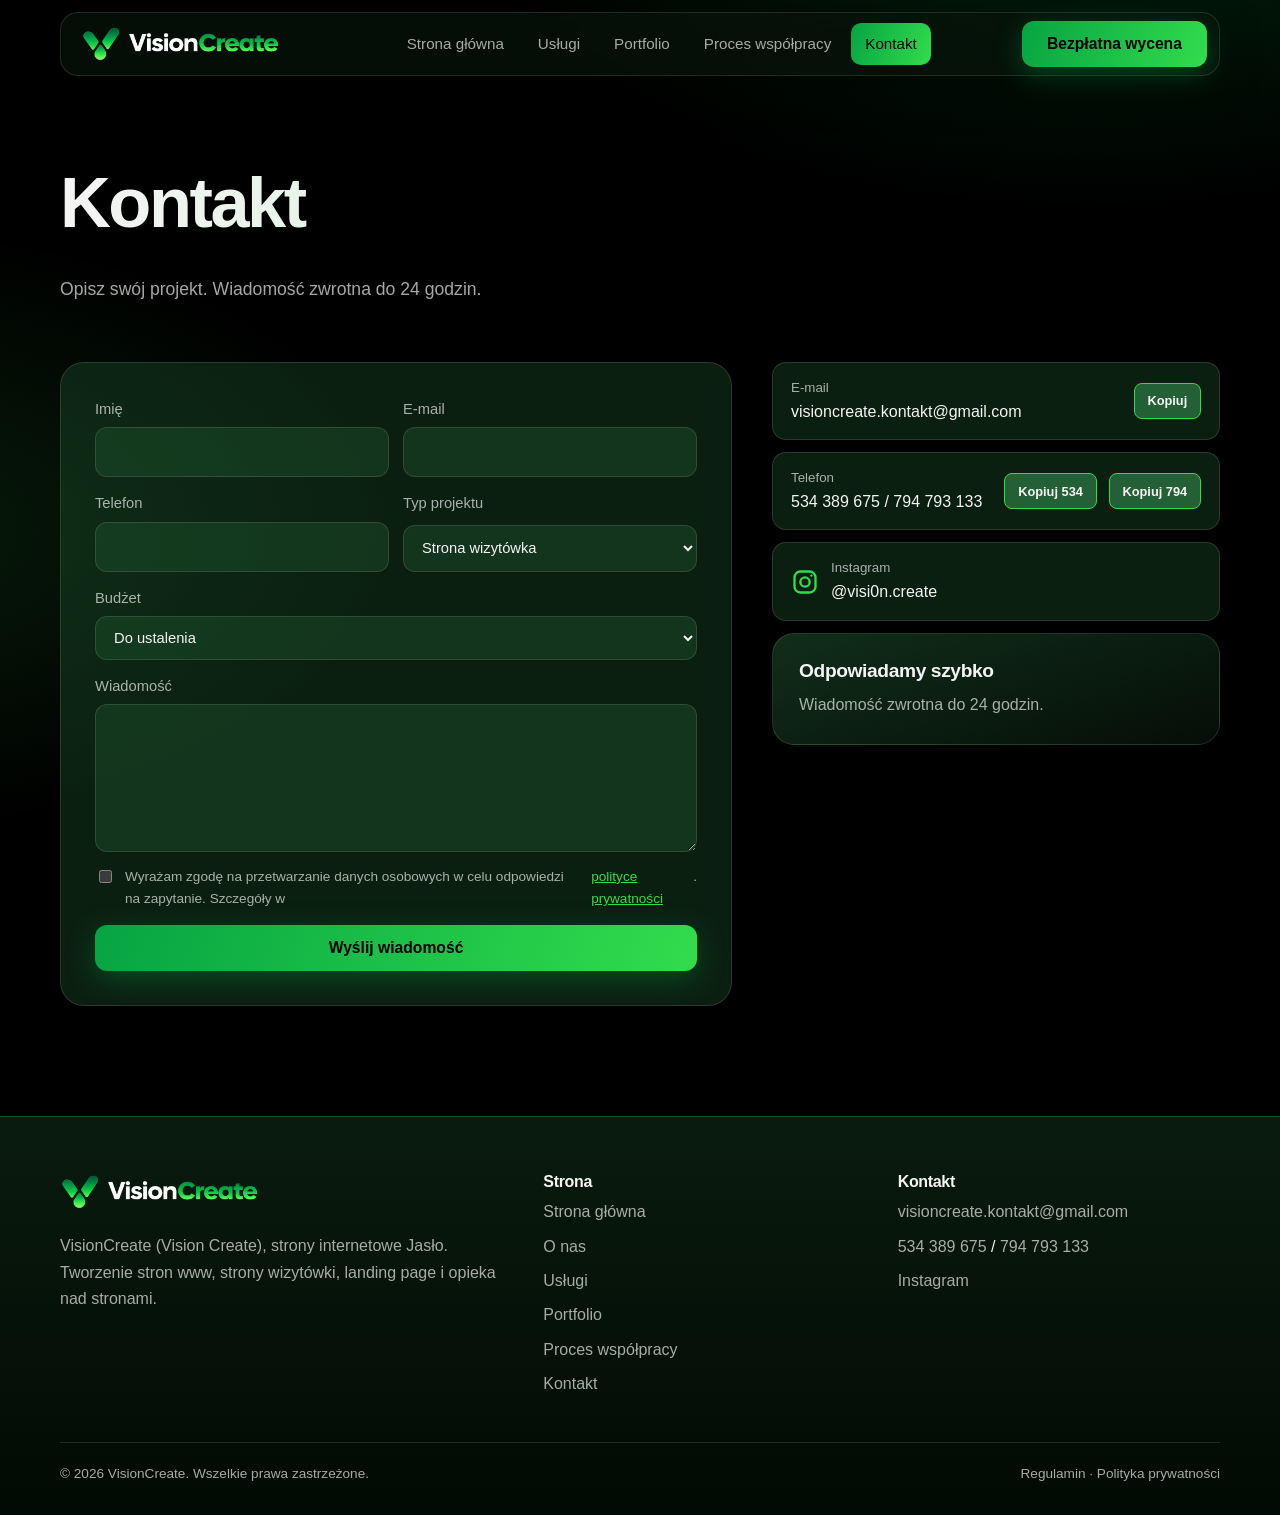
==== kontakt.html @ 57e55d27 "Add files via upload" ====
<!DOCTYPE html>
<html lang="pl">
<head>
<meta charset="utf-8">
<meta name="viewport" content="width=device-width, initial-scale=1, viewport-fit=cover">
<meta http-equiv="Content-Security-Policy" content="default-src 'self'; script-src 'self'; style-src 'self' 'unsafe-inline' https://fonts.googleapis.com; font-src https://fonts.gstatic.com; img-src 'self' data:; connect-src 'self' https://formsubmit.co https://api.web3forms.com; form-action 'self'; base-uri 'self'; object-src 'none'">
<meta name="referrer" content="strict-origin-when-cross-origin">
<title>Kontakt i bezpłatna wycena | Strony www Jasło | VisionCreate</title>
<meta name="description" content="Bezpłatna wycena strony internetowej w Jaśle. Napisz lub zadzwoń: 534 389 675 / 794 793 133. Odpowiadamy do 24 godzin.">
<link rel="canonical" href="https://visi0ncreate.github.io/visioncreate/kontakt">
<meta name="robots" content="index, follow, max-image-preview:large">
<meta name="author" content="VisionCreate">
<meta name="theme-color" content="#000000">
<link rel="icon" type="image/png" sizes="48x48" href="favicon.png">
<link rel="shortcut icon" href="favicon.png">
<link rel="apple-touch-icon" href="favicon.png">
<meta name="application-name" content="VisionCreate">
<meta name="apple-mobile-web-app-title" content="VisionCreate">
<meta name="keywords" content="VisionCreate, Vision Create, strony internetowe Jasło, tworzenie stron internetowych Jasło, strony www Jasło, projektowanie stron www Jasło, strona internetowa dla firmy Jasło, strona wizytówka Jasło, landing page Jasło, cennik stron internetowych Jasło, tanie strony internetowe Jasło, utrzymanie strony Jasło, webdesigner Jasło">
<meta name="geo.region" content="PL-PK">
<meta name="geo.placename" content="Jasło">
<meta property="og:type" content="website">
<meta property="og:locale" content="pl_PL">
<meta property="og:site_name" content="VisionCreate">
<meta property="og:url" content="https://visi0ncreate.github.io/visioncreate/kontakt">
<meta property="og:image" content="https://visi0ncreate.github.io/visioncreate/logo.png">
<meta property="og:title" content="Kontakt i bezpłatna wycena | Strony www Jasło | VisionCreate">
<meta property="og:description" content="Bezpłatna wycena strony internetowej w Jaśle. Napisz lub zadzwoń: 534 389 675 / 794 793 133. Odpowiadamy do 24 godzin.">
<meta name="twitter:card" content="summary">

<link rel="preconnect" href="https://fonts.googleapis.com">
<link rel="preconnect" href="https://fonts.gstatic.com" crossorigin>
<link href="https://fonts.googleapis.com/css2?family=Sora:wght@600;700;800&family=Inter:wght@400;500&display=swap" rel="stylesheet">
<link rel="stylesheet" href="style.css?v=2">
<noscript><style>.rv{opacity:1;transform:none}</style></noscript>
</head>
<body>
<div id="prog"></div>
<header><div class="wrap nav">
  <a href="strona-glowna" class="logo" aria-label="VisionCreate, strona główna"><img src="logo.png" alt="VisionCreate" decoding="async"></a>
  <button class="menu" aria-expanded="false" aria-controls="nav">Menu</button>
  <nav id="nav"><ul>
    <li><a href="strona-glowna">Strona główna</a></li>
    <li><a href="uslugi">Usługi</a></li>
    <li><a href="portfolio">Portfolio</a></li>
    <li><a href="proces-wspolpracy">Proces współpracy</a></li>
    
    <li><a href="kontakt" class="on" aria-current="page">Kontakt</a></li>
  </ul></nav>
  <a href="kontakt" class="btn cta-nav">Bezpłatna wycena</a>
</div></header>

<main>
<div class="page show">
  <div class="wrap pagehead"><h1>Kontakt</h1><p style="font-size:1.1rem">Opisz swój projekt. Wiadomość zwrotna do 24 godzin.</p></div>
  <section style="padding-top:30px"><div class="wrap contact">
    <form id="f" novalidate>
      <input type="text" name="_honey" tabindex="-1" autocomplete="off" aria-hidden="true" style="position:absolute;left:-9999px;width:1px;height:1px;opacity:0">
      <div class="two"><label>Imię<input name="imie" maxlength="80" required autocomplete="name"></label><label>E-mail<input name="email" type="email" maxlength="120" required autocomplete="email"></label></div>
      <div class="two"><label>Telefon<input name="tel" type="tel" maxlength="30" autocomplete="tel"></label>
        <label>Typ projektu<select name="typ"><option>Strona wizytówka</option><option>Sklep internetowy</option><option>Redesign strony</option><option>SEO i utrzymanie</option><option>Inne</option></select></label></div>
      <label>Budżet<select name="budzet"><option>Do ustalenia</option><option>do 500 zł</option><option>500–1 000 zł</option><option>1 000–3 000 zł</option><option>powyżej 3 000 zł</option></select></label>
      <label>Wiadomość<textarea name="msg" rows="5" maxlength="2000" required></textarea></label>
      <label class="check"><input type="checkbox" required> Wyrażam zgodę na przetwarzanie danych osobowych w celu odpowiedzi na zapytanie. Szczegóły w <a href="polityka-prywatnosci" style="color:var(--b)">polityce prywatności</a>.</label>
      <button class="btn" type="submit">Wyślij wiadomość</button>
      <span id="ok" role="status"></span>
    </form>
    <div class="info">
      <div class="ir"><a href="mailto:visioncreate.kontakt@gmail.com"><small>E-mail</small>visioncreate.kontakt@gmail.com</a><button type="button" class="cb" data-copy="visioncreate.kontakt@gmail.com">Kopiuj</button></div>
      <div class="ir"><span class="tel"><small>Telefon</small><a href="tel:+48534389675">534 389 675</a> / <a href="tel:+48794793133">794 793 133</a></span><button type="button" class="cb" data-copy="534 389 675" aria-label="Kopiuj numer 534 389 675">Kopiuj 534</button><button type="button" class="cb" data-copy="794 793 133" aria-label="Kopiuj numer 794 793 133">Kopiuj 794</button></div>
      <div class="ir"><svg class="ig" viewBox="0 0 24 24" width="28" height="28" fill="none" stroke="currentColor" stroke-width="2" stroke-linecap="round" stroke-linejoin="round" aria-hidden="true"><rect x="3" y="3" width="18" height="18" rx="5"/><circle cx="12" cy="12" r="4"/><circle cx="17.5" cy="6.5" r="1" fill="currentColor" stroke="none"/></svg><a href="https://www.instagram.com/visi0n.create/" target="_blank" rel="noopener"><small>Instagram</small>@visi0n.create</a></div>
      <div class="card" style="margin-top:6px"><h3>Odpowiadamy szybko</h3><p>Wiadomość zwrotna do 24 godzin.</p></div>
    </div>
  </div></section>
</div>
</main>

<footer><div class="wrap">
  <div class="fg">
    <div><a href="strona-glowna" class="logo"><img src="logo.png" alt="VisionCreate" decoding="async"></a><p style="margin-top:14px">VisionCreate (Vision Create), strony internetowe Jasło. Tworzenie stron www, strony wizytówki, landing page i opieka nad stronami.</p></div>
    <div><h3>Strona</h3><ul><li><a href="strona-glowna">Strona główna</a></li><li><a href="strona-glowna#o-nas">O nas</a></li><li><a href="uslugi">Usługi</a></li><li><a href="portfolio">Portfolio</a></li><li><a href="proces-wspolpracy">Proces współpracy</a></li><li><a href="kontakt">Kontakt</a></li></ul></div>
    <div><h3>Kontakt</h3><ul><li><a href="mailto:visioncreate.kontakt@gmail.com">visioncreate.kontakt@gmail.com</a></li><li><a href="tel:+48534389675">534 389 675</a> / <a href="tel:+48794793133">794 793 133</a></li><li><a href="https://www.instagram.com/visi0n.create/" target="_blank" rel="noopener">Instagram</a></li></ul></div>
    
  </div>
  <div class="legal"><span>© 2026 VisionCreate. Wszelkie prawa zastrzeżone.</span><span><a href="regulamin">Regulamin</a> · <a href="polityka-prywatnosci">Polityka prywatności</a></span></div>
</div></footer>

<script src="kontakt.js?v=2" defer></script>
<script src="script.js?v=2" defer></script>
</body>
</html>
---- style.css ----
:root{--bg:#000000;--p:#07a443;--b:#32dc4c;--t:#f5f4f4;--s:#236036;--mut:rgba(245,244,244,.68);--line:rgba(245,244,244,.12);--card:rgba(35,96,54,.32);
--hf:'Sora','Trebuchet MS',sans-serif;--bf:'Inter','Segoe UI',Arial,sans-serif;color-scheme:dark;
box-sizing:border-box;padding-top:env(safe-area-inset-top,0px);padding-bottom:env(safe-area-inset-bottom,0px)}
html{scroll-padding-top:calc(env(safe-area-inset-top,0px) + 80px);scroll-behavior:smooth}
*,*::before,*::after{box-sizing:inherit}
body{margin:0;background:var(--bg);color:var(--t);font:400 1rem/1.65 var(--bf);overflow-x:hidden}
body::before{content:"";position:fixed;inset:0 0 auto;height:env(safe-area-inset-top,0px);background:var(--bg);z-index:60}
h1,h2,h3{font-family:var(--hf);line-height:1.15;margin:0 0 .5em;letter-spacing:-.02em}
h1{font-size:clamp(2.2rem,6vw,4.4rem);font-weight:800}
h2{font-size:clamp(1.7rem,3.6vw,2.6rem);font-weight:700}
h3{font-size:1.2rem;font-weight:600}
p{margin:0 0 1em;max-width:62ch;color:var(--mut)}
a{color:inherit}
:focus-visible{outline:2px solid var(--b);outline-offset:3px}
.wrap{width:min(1160px,100% - 40px);margin:0 auto}
section{padding:clamp(56px,9vw,110px) 0}
.grad{background:linear-gradient(100deg,var(--b),var(--p));-webkit-background-clip:text;background-clip:text;color:transparent}
.logo-ph{display:inline-flex;align-items:center;justify-content:center;border:1.5px dashed var(--b);border-radius:10px;color:var(--b);font:600 .9rem var(--hf);padding:.35em .9em;white-space:nowrap}
/* nav */
header{position:sticky;top:env(safe-area-inset-top,0px);z-index:50;background:rgba(0,0,0,.82);backdrop-filter:blur(14px);border-bottom:1px solid var(--line)}
.nav{display:flex;align-items:center;justify-content:space-between;height:68px;gap:16px}
nav ul{display:flex;gap:6px;list-style:none;margin:0;padding:0}
nav a{display:block;padding:8px 14px;border-radius:999px;text-decoration:none;font-size:.95rem;color:var(--mut);transition:.25s}
nav a:hover,nav a.on{color:var(--t);background:var(--s)}
.btn{display:inline-block;font:600 .98rem var(--hf);text-decoration:none;border:0;cursor:pointer;color:#000;background:linear-gradient(110deg,var(--p),var(--b));padding:.9em 1.6em;border-radius:999px;box-shadow:0 8px 28px rgba(7,164,67,.35);transition:transform .25s,box-shadow .25s}
.btn:hover{transform:translateY(-3px);box-shadow:0 14px 36px rgba(7,164,67,.5)}
.btn.ghost{background:transparent;box-shadow:none;border:1.5px solid var(--b);color:var(--t)}
.btn.ghost:hover{background:var(--s)}
.menu{display:none;background:none;border:1.5px solid var(--line);color:var(--t);border-radius:10px;padding:8px 12px;font:600 .9rem var(--hf);cursor:pointer}
@media(max-width:900px){.menu{display:block}nav{position:absolute;left:0;right:0;top:68px;background:var(--bg);border-bottom:1px solid var(--line);display:none;padding:12px 20px}nav.open{display:block}nav ul{flex-direction:column}.cta-nav{display:none}}
/* pages */
.page{display:none}.page.show{display:block}
@keyframes enter{from{opacity:0;transform:translateY(18px)}to{opacity:1;transform:none}}
.pagehead{padding:clamp(48px,8vw,90px) 0 10px}
/* hero */
.hero{position:relative;padding:clamp(40px,7vw,90px) 0 clamp(56px,8vw,100px);overflow:hidden}
.hero .wrap{display:grid;grid-template-columns:1.1fr .9fr;gap:40px;align-items:center}
.blob{position:absolute;border-radius:50%;filter:blur(60px);will-change:transform;opacity:.5;z-index:-1;animation:drift 14s ease-in-out infinite alternate}
.blob.a{width:420px;height:420px;background:var(--p);top:-120px;right:-80px}
.blob.b{width:340px;height:340px;background:var(--s);bottom:-100px;left:-60px;animation-delay:-6s}
@keyframes drift{to{transform:translate(50px,40px) scale(1.15)}}
.row{display:flex;gap:14px;flex-wrap:wrap;margin-top:28px}
.mock{position:relative;animation:float 6s ease-in-out infinite}
@keyframes float{50%{transform:translateY(-14px)}}
.laptop{background:#05140b;border:1px solid var(--line);border-radius:14px;padding:10px;box-shadow:0 30px 70px rgba(0,0,0,.5)}
.screen{background:linear-gradient(160deg,var(--s),var(--bg));border-radius:8px;aspect-ratio:16/10;padding:14px;display:grid;gap:8px;align-content:start}
.dots{display:flex;gap:5px}.dots i{width:8px;height:8px;border-radius:50%;background:var(--b);opacity:.7}
.bar{height:10px;border-radius:6px;background:rgba(245,244,244,.18);transform-origin:left;animation:grow 3s ease-in-out infinite alternate}
.bar.w1{width:70%;height:22px;background:linear-gradient(90deg,var(--b),var(--p))}.bar.w2{width:90%;animation-delay:.4s}.bar.w3{width:55%;animation-delay:.8s}
.tiles{display:grid;grid-template-columns:repeat(3,1fr);gap:8px;margin-top:6px}.tiles span{aspect-ratio:1.3;border-radius:8px;background:rgba(50,220,76,.25)}
.tiles span:nth-child(2){background:rgba(7,164,67,.4)}
@keyframes grow{from{transform:scaleX(.6)}to{transform:scaleX(1)}}
.phone{position:absolute;right:-8px;bottom:-28px;width:26%;aspect-ratio:9/18;background:#05140b;border:1px solid var(--line);border-radius:18px;padding:8px;box-shadow:0 20px 50px rgba(0,0,0,.55)}
.phone div{height:100%;border-radius:12px;background:linear-gradient(170deg,var(--p),var(--s))}
@media(max-width:820px){.hero .wrap{grid-template-columns:1fr}.mock{margin:20px 14px 30px 0}}
/* cards */
.grid{display:grid;gap:18px;grid-template-columns:repeat(auto-fit,minmax(240px,1fr));margin-top:34px}
.card{background:var(--card);border:1px solid var(--line);border-radius:18px;padding:26px;transition:transform .3s,border-color .3s}
.card:hover{transform:translateY(-6px);border-color:var(--b)}
.card p{margin:0}
.soon{display:inline-block;font:600 .8rem var(--hf);color:var(--b);border:1px solid var(--b);border-radius:999px;padding:.2em .8em;margin-bottom:12px}
.ico{width:46px;height:46px;border-radius:14px;background:linear-gradient(135deg,var(--b),var(--p));margin-bottom:16px;display:grid;place-items:center;font:700 1.2rem var(--hf)}
.split{display:grid;grid-template-columns:1fr 1fr;gap:48px;align-items:center}
@media(max-width:820px){.split{grid-template-columns:1fr}}
.about-visual{aspect-ratio:1;border-radius:28px;overflow:hidden;background:radial-gradient(circle at 30% 25%,var(--b),transparent 55%),radial-gradient(circle at 75% 80%,var(--p),transparent 55%),var(--s);display:grid;place-items:center;animation:pulse 7s ease-in-out infinite}
@keyframes pulse{50%{transform:scale(.96) rotate(-2deg)}}
.cta{margin:0 auto;text-align:center;background:linear-gradient(rgba(0,0,0,.62),rgba(0,0,0,.72)),linear-gradient(120deg,var(--s),#0f2f1b);border:1px solid var(--line);border-radius:28px;padding:clamp(36px,6vw,70px) 24px;position:relative;overflow:hidden}
.cta::after{content:"";position:absolute;inset:0;background:linear-gradient(110deg,transparent 40%,rgba(50,220,76,.25),transparent 60%);transform:translateX(-100%);animation:shine 5s ease-in-out infinite}
@keyframes shine{60%,100%{transform:translateX(100%)}}
.cta p{margin:0 auto 1.4em}.cta>*{position:relative;z-index:1}
/* portfolio */
.pcard{display:block;text-decoration:none;border-radius:18px;overflow:hidden;border:1px solid var(--line);background:var(--card);transition:transform .3s,border-color .3s}
.pcard:hover{transform:translateY(-6px);border-color:var(--b)}
.thumb{aspect-ratio:16/10;display:grid;place-items:center;font:700 1.1rem var(--hf);color:rgba(245,244,244,.85);position:relative;overflow:hidden;background:linear-gradient(135deg,var(--s),var(--p))}
.pcard:nth-child(2n) .thumb{background:linear-gradient(135deg,var(--b),var(--s))}
.pcard:nth-child(3n) .thumb{background:linear-gradient(135deg,var(--p),var(--bg))}
.thumb::after{content:"Zobacz stronę";position:absolute;inset:0;display:grid;place-items:center;background:rgba(0,0,0,.7);opacity:0;transition:opacity .3s;font:600 1rem var(--hf)}
.pcard:hover .thumb::after{opacity:1}
.pinfo{padding:18px 22px}.pinfo p{margin:0;font-size:.92rem}
/* process */
.steps{position:relative;margin-top:40px;display:grid;gap:22px}
.steps::before{content:"";position:absolute;left:23px;top:10px;bottom:10px;width:2px;background:linear-gradient(var(--b),var(--p),transparent)}
.step{display:flex;gap:22px;align-items:flex-start;position:relative}
.step b{flex:none;width:48px;height:48px;border-radius:50%;display:grid;place-items:center;font:700 1.1rem var(--hf);background:var(--bg);border:2px solid var(--b)}
.step div{padding-top:4px}.step p{margin:0}
details{border-bottom:1px solid var(--line);padding:18px 0}
summary{cursor:pointer;font:600 1.05rem var(--hf);list-style:none;display:flex;justify-content:space-between;gap:16px}
summary::after{content:"+";color:var(--b);font-size:1.4rem;line-height:1;transition:transform .3s}
details[open] summary::after{transform:rotate(45deg)}
details p{margin:12px 0 0;animation:enter .4s}
/* form */
form{display:grid;gap:14px}
label{display:grid;gap:6px;font-size:.92rem;color:var(--mut)}
input,select,textarea{font:inherit;color:var(--t);background:rgba(35,96,54,.35);border:1px solid var(--line);border-radius:12px;padding:12px 14px;width:100%;transition:border-color .25s,box-shadow .25s}
input:focus,select:focus,textarea:focus{outline:0;border-color:var(--b);box-shadow:0 0 0 3px rgba(50,220,76,.25)}
select option{background:var(--bg)}
.two{display:grid;grid-template-columns:1fr 1fr;gap:14px}@media(max-width:560px){.two{grid-template-columns:1fr}}
.check{display:flex;gap:10px;align-items:flex-start;font-size:.85rem}.check input{width:auto;margin-top:4px}
.contact{display:grid;grid-template-columns:1.2fr .8fr;gap:40px}@media(max-width:820px){.contact{grid-template-columns:1fr}}
.ir{display:flex;align-items:center;gap:12px;padding:14px 18px;border:1px solid var(--line);border-radius:14px;margin-bottom:12px;background:var(--card);transition:border-color .25s}
.ir a{flex:1;min-width:0;overflow-wrap:anywhere;text-decoration:none}
.cb{flex:none;font:600 .8rem var(--hf);color:var(--t);background:var(--s);border:1px solid var(--b);border-radius:999px;padding:.5em 1em;min-height:36px;cursor:pointer;transition:background .25s}
.cb:hover{background:var(--p)}
.ig{flex:none;color:var(--b)}
.ir:hover{border-color:var(--b)}
.info small{display:block;color:var(--mut)}
#ok{display:none;color:var(--b);font-weight:500}
/* footer */
footer{border-top:1px solid var(--line);padding:56px 0 30px;background:#010a04}
.fg{display:grid;grid-template-columns:1.4fr 1fr 1fr;gap:32px}@media(max-width:820px){.fg{grid-template-columns:1fr 1fr}.fg>:first-child{grid-column:1/-1}}
footer h3{font-size:1rem}footer ul{list-style:none;padding:0;margin:0}footer li{margin-bottom:8px}
footer a{color:var(--mut);text-decoration:none}footer a:hover{color:var(--t)}
.legal{margin-top:36px;padding-top:20px;border-top:1px solid var(--line);font-size:.85rem;color:var(--mut);display:flex;justify-content:space-between;gap:12px;flex-wrap:wrap}
/* ===== upgrade wizualny ===== */
body{background:radial-gradient(1100px 600px at 85% -10%,rgba(7,164,67,.24),transparent 60%),radial-gradient(900px 500px at -10% 35%,rgba(50,220,76,.13),transparent 60%),var(--bg)}
#prog{position:fixed;top:0;left:0;height:3px;width:0;background:linear-gradient(90deg,var(--b),var(--p));z-index:70;box-shadow:0 0 12px var(--p)}






h1{letter-spacing:-.035em;line-height:1.05}h2{letter-spacing:-.03em}
.grad{background:linear-gradient(100deg,var(--b),var(--p),#8af09a,var(--b));background-size:250% 100%;-webkit-background-clip:text;background-clip:text;color:transparent;animation:shift 7s linear infinite}
@keyframes shift{to{background-position:250% 0}}
.pagehead h1{background:linear-gradient(100deg,var(--t),#b8f5c2);-webkit-background-clip:text;background-clip:text;color:transparent}
header{background:transparent;border:0;backdrop-filter:none}
.nav{margin-top:12px;height:64px;padding:0 12px 0 20px;border:1px solid var(--line);border-radius:999px;background:rgba(8,20,12,.66);backdrop-filter:blur(16px);-webkit-backdrop-filter:blur(16px);box-shadow:0 12px 40px rgba(0,0,0,.4)}
nav a.on{background:linear-gradient(110deg,var(--p),var(--b));color:#000}
@media(max-width:900px){nav{top:calc(100% + 8px);left:20px;right:20px;border:1px solid var(--line);border-radius:22px;background:rgba(0,0,0,.97)}}
.btn{position:relative;overflow:hidden}
.btn::after{content:"";position:absolute;inset:0;background:linear-gradient(110deg,transparent 30%,rgba(255,255,255,.35),transparent 70%);transform:translateX(-120%);transition:transform .7s}
.btn:hover::after{transform:translateX(120%)}
.hero::before{content:"";position:absolute;inset:0;z-index:-1;background-image:linear-gradient(rgba(245,244,244,.06) 1px,transparent 1px),linear-gradient(90deg,rgba(245,244,244,.06) 1px,transparent 1px);background-size:56px 56px;-webkit-mask-image:radial-gradient(ellipse at 50% 30%,#000 25%,transparent 75%);mask-image:radial-gradient(ellipse at 50% 30%,#000 25%,transparent 75%)}
.hero h1{font-size:clamp(2.4rem,6.4vw,5rem)}
.mock::before{content:"";position:absolute;inset:8% 4%;background:linear-gradient(120deg,var(--p),var(--b));filter:blur(60px);opacity:.5;z-index:-1;border-radius:30px}
.laptop{background:rgba(4,16,9,.85);border-color:rgba(50,220,76,.4);box-shadow:0 40px 90px rgba(0,0,0,.55),0 0 0 1px rgba(50,220,76,.15)}
.chip{position:absolute;z-index:2;padding:.55em 1em;border-radius:999px;background:rgba(0,0,0,.82);border:1px solid var(--b);backdrop-filter:blur(8px);font:600 .8rem var(--hf);box-shadow:0 10px 30px rgba(0,0,0,.45);animation:float 5s ease-in-out infinite}
.c1{top:-14px;left:-8px}.c2{bottom:16px;left:-8px;animation-delay:-2.5s}
section h2::after{content:"";display:block;width:64px;height:4px;border-radius:4px;margin-top:14px;background:linear-gradient(90deg,var(--b),var(--p))}
.cta h2::after{margin-inline:auto}.cta h2{font-size:clamp(1.9rem,4.4vw,3.2rem)}
.card{position:relative;overflow:hidden;border-radius:22px;background:linear-gradient(160deg,rgba(35,96,54,.48),rgba(35,96,54,.14))}
.pcard{position:relative}
.card::before,.pcard::before{content:"";position:absolute;inset:0;z-index:2;background:radial-gradient(360px circle at var(--mx,50%) var(--my,0%),rgba(50,220,76,.24),transparent 60%);opacity:0;transition:opacity .35s;pointer-events:none}
.card:hover::before,.pcard:hover::before{opacity:1}
.card:hover,.pcard:hover{border-color:rgba(50,220,76,.75);box-shadow:0 22px 55px rgba(35,96,54,.55)}
.rv.in{transition:opacity .7s,transform .35s,border-color .3s,box-shadow .3s}
.ico{width:54px;height:54px;border-radius:16px;font-size:1.4rem;box-shadow:0 10px 26px rgba(7,164,67,.45)}
.about-visual{box-shadow:0 30px 70px rgba(35,96,54,.6),0 0 0 1px rgba(50,220,76,.35)}
.thumb{display:flex;align-items:flex-end;justify-content:center;padding:13% 12% 0}
.bw{width:100%;height:100%;background:rgba(0,0,0,.78);border:1px solid rgba(245,244,244,.22);border-bottom:0;border-radius:12px 12px 0 0;padding:10px 12px;display:grid;gap:7px;align-content:start;transition:transform .5s}
.pcard:hover .bw{transform:translateY(-8px)}
.thumb.hasimg{padding:0;display:block;background:var(--s)}
.svc{display:block;width:100%;text-align:left;font:inherit;color:inherit;cursor:pointer}
.svc .pr{display:block;font:700 1.45rem var(--hf);margin:.1em 0 .5em}
.svc small{display:block;margin-top:14px;color:var(--b);font-weight:500}
.svc.act{border-color:var(--p);box-shadow:0 0 0 1px var(--p),0 22px 55px rgba(7,164,67,.35)}
.pop{animation:enter .45s}
.pat .pr{display:block;font:700 1.6rem var(--hf);margin:.1em 0 .9em}
.ck{list-style:none;margin:0;padding:0}.ck li{position:relative;padding:11px 0 11px 28px;border-top:1px solid var(--line);color:var(--mut)}
.ck li::before{content:"";position:absolute;left:3px;top:50%;width:10px;height:5px;margin-top:-5px;border-left:2px solid var(--b);border-bottom:2px solid var(--b);transform:rotate(-45deg)}

.btn{border-radius:12px}nav a{border-radius:10px}.nav{border-radius:18px}.cb{border-radius:8px}.chip{border-radius:10px}.soon{border-radius:6px}
.doc{max-width:820px;padding-bottom:80px}.doc h2{font-size:1.25rem;margin:2em 0 .6em}.doc p,.doc li{color:var(--mut);max-width:none}.doc ul{padding-left:1.2em}.doc a{color:var(--b)}
#detail h3{font-size:1.6rem}#detail p{max-width:none}
.thumb img{width:100%;height:100%;object-fit:cover;object-position:top;display:block;transition:transform .5s}
.pcard:hover .thumb img{transform:scale(1.05)}
.bd{display:flex;gap:4px}.bd i{width:6px;height:6px;border-radius:50%;background:var(--b)}
.bl{height:8px;border-radius:5px;background:rgba(245,244,244,.25)}.l1{width:62%;height:14px;background:linear-gradient(90deg,var(--b),var(--p))}.l2{width:84%}
.bt{display:grid;grid-template-columns:repeat(3,1fr);gap:6px}.bt s{display:block;aspect-ratio:1.4;border-radius:6px;background:rgba(50,220,76,.32)}
.step b{background:linear-gradient(135deg,var(--b),var(--p));border:0;color:#000;box-shadow:0 0 0 6px rgba(50,220,76,.16),0 8px 24px rgba(7,164,67,.5)}
.step div{flex:1;background:var(--card);border:1px solid var(--line);border-radius:18px;padding:18px 22px}.step h3{margin-bottom:.25em}
details{border:1px solid var(--line);border-radius:16px;padding:18px 22px;margin-bottom:12px;background:var(--card);transition:border-color .3s}
details[open]{border-color:var(--b)}
form{background:var(--card);border:1px solid var(--line);border-radius:24px;padding:clamp(20px,4vw,34px)}
footer{border-top:1px solid rgba(50,220,76,.35);background:linear-gradient(180deg,rgba(35,96,54,.28),#010a04)}
.logo{display:inline-flex;align-items:center}.logo img{height:38px;width:auto;display:block}
.soon.ok{background:var(--p);border-color:var(--p);color:#000}
h1{overflow-wrap:break-word}
@media(max-width:560px){
html{scroll-padding-top:calc(env(safe-area-inset-top,0px) + 72px)}
.wrap{width:calc(100% - 32px)}
.nav{height:58px}nav{left:16px;right:16px}nav a{padding:14px}
.logo img{height:30px}
section{padding:48px 0}
h1{font-size:2.05rem}
.row{flex-direction:column}.row .btn,.cta .btn,form .btn{width:100%;text-align:center}
.btn{padding:1em 1.4em}
input,select,textarea{font-size:16px}
.card{padding:20px}
.step{gap:14px}.step b{width:40px;height:40px}.steps::before{left:19px}
summary{min-height:44px}
.phone{right:-4px;bottom:-20px;width:30%}
.about-visual{aspect-ratio:1.2}
.ir{padding:12px 14px}
.legal{flex-direction:column}
}
.rv{opacity:0;transform:translateY(24px);transition:opacity .7s,transform .7s}.rv.in{opacity:1;transform:none}
@media(prefers-reduced-motion:reduce){*,*::before,*::after{animation:none!important;transition:none!important}.rv{opacity:1;transform:none}html{scroll-behavior:auto}}

/* wydajność */
.cta.bgok{background:linear-gradient(rgba(0,0,0,.62),rgba(0,0,0,.72)),url(zdj1.png) center/cover,linear-gradient(120deg,var(--s),#0f2f1b)}
img{max-width:100%}
#svc{min-height:280px}#pf{min-height:320px}#dg{min-height:160px}
.ir{flex-wrap:wrap}.ir .tel{flex:1;min-width:0}.ir .tel a{display:inline}
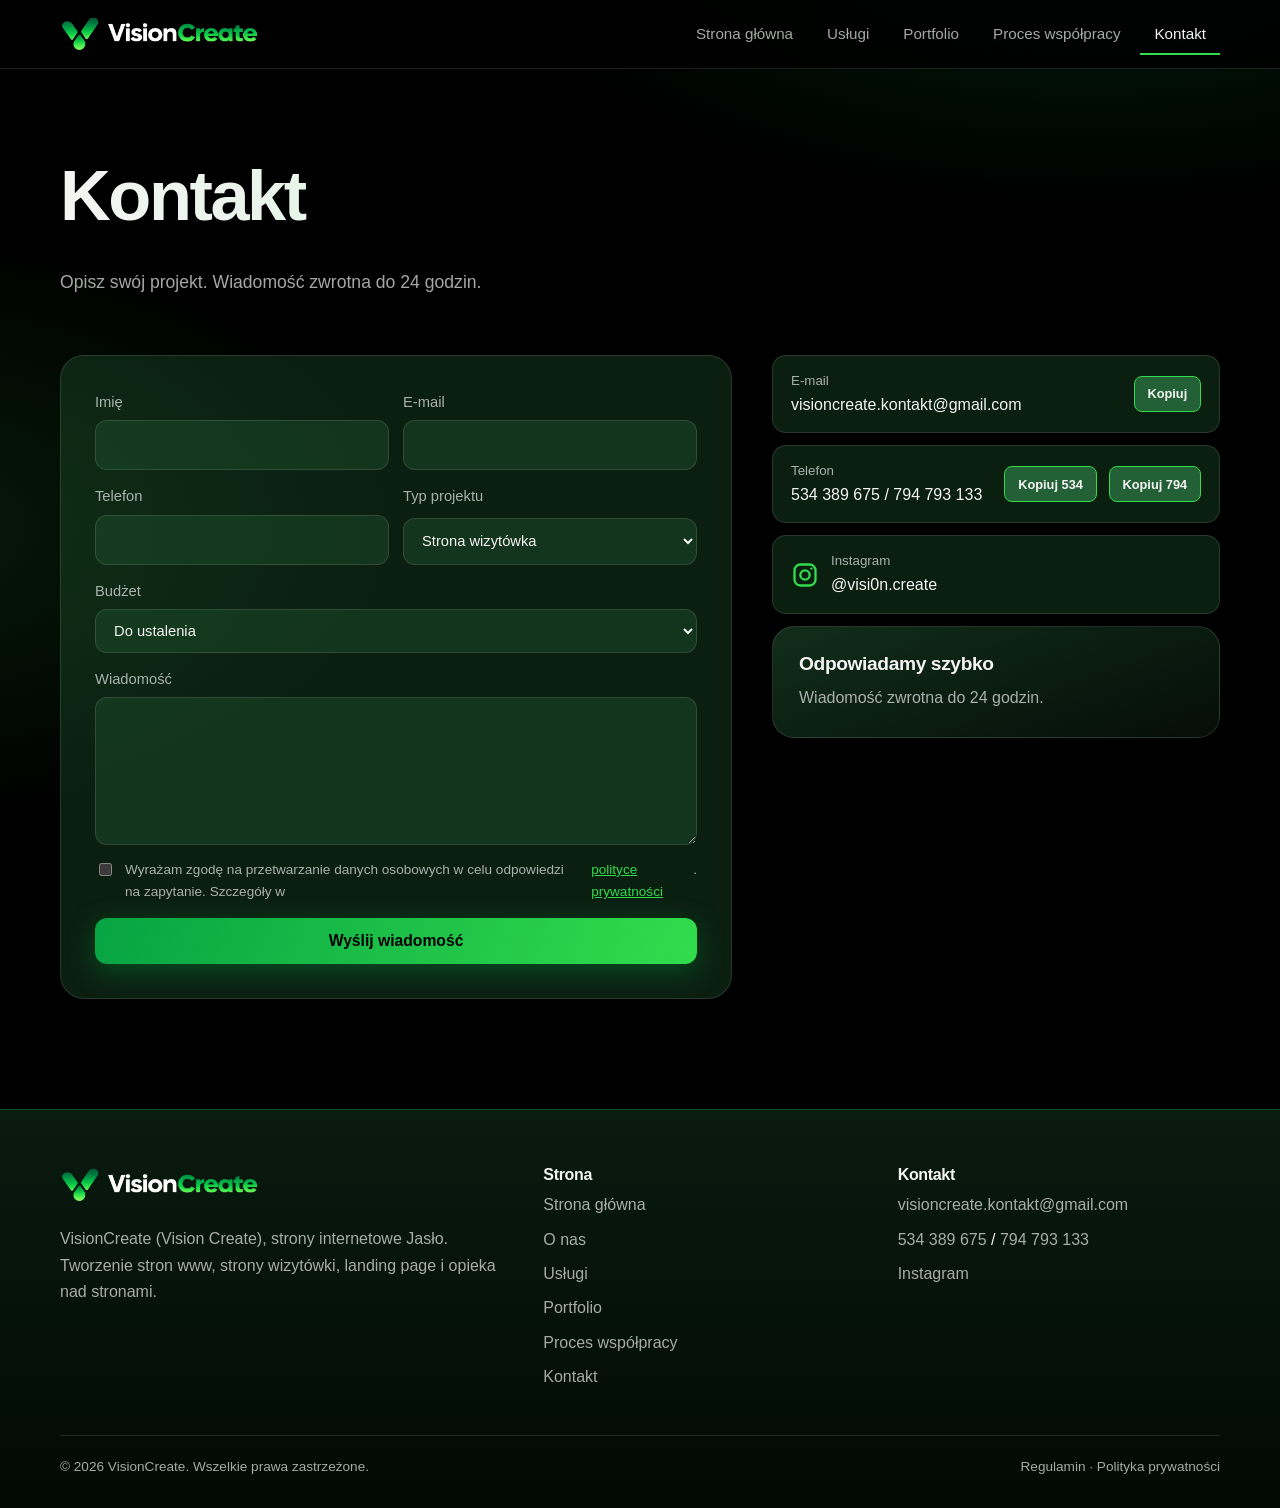
==== commit 6649bfae: "Add files via upload" ====
--- a/kontakt.html
+++ b/kontakt.html
@@ -31,11 +31,10 @@
 <link rel="preconnect" href="https://fonts.googleapis.com">
 <link rel="preconnect" href="https://fonts.gstatic.com" crossorigin>
 <link href="https://fonts.googleapis.com/css2?family=Sora:wght@600;700;800&family=Inter:wght@400;500&display=swap" rel="stylesheet">
-<link rel="stylesheet" href="style.css?v=2">
+<link rel="stylesheet" href="style.css?v=3">
 <noscript><style>.rv{opacity:1;transform:none}</style></noscript>
 </head>
 <body>
-<div id="prog"></div>
 <header><div class="wrap nav">
   <a href="strona-glowna" class="logo" aria-label="VisionCreate, strona główna"><img src="logo.png" alt="VisionCreate" decoding="async"></a>
   <button class="menu" aria-expanded="false" aria-controls="nav">Menu</button>
@@ -47,7 +46,6 @@
     
     <li><a href="kontakt" class="on" aria-current="page">Kontakt</a></li>
   </ul></nav>
-  <a href="kontakt" class="btn cta-nav">Bezpłatna wycena</a>
 </div></header>
 
 <main>
@@ -85,7 +83,7 @@
   <div class="legal"><span>© 2026 VisionCreate. Wszelkie prawa zastrzeżone.</span><span><a href="regulamin">Regulamin</a> · <a href="polityka-prywatnosci">Polityka prywatności</a></span></div>
 </div></footer>
 
-<script src="kontakt.js?v=2" defer></script>
-<script src="script.js?v=2" defer></script>
+<script src="kontakt.js?v=3" defer></script>
+<script src="script.js?v=3" defer></script>
 </body>
 </html>
--- a/style.css
+++ b/style.css
@@ -20,39 +20,39 @@
 header{position:sticky;top:env(safe-area-inset-top,0px);z-index:50;background:rgba(0,0,0,.82);backdrop-filter:blur(14px);border-bottom:1px solid var(--line)}
 .nav{display:flex;align-items:center;justify-content:space-between;height:68px;gap:16px}
 nav ul{display:flex;gap:6px;list-style:none;margin:0;padding:0}
-nav a{display:block;padding:8px 14px;border-radius:999px;text-decoration:none;font-size:.95rem;color:var(--mut);transition:.25s}
-nav a:hover,nav a.on{color:var(--t);background:var(--s)}
-.btn{display:inline-block;font:600 .98rem var(--hf);text-decoration:none;border:0;cursor:pointer;color:#000;background:linear-gradient(110deg,var(--p),var(--b));padding:.9em 1.6em;border-radius:999px;box-shadow:0 8px 28px rgba(7,164,67,.35);transition:transform .25s,box-shadow .25s}
-.btn:hover{transform:translateY(-3px);box-shadow:0 14px 36px rgba(7,164,67,.5)}
+nav a{display:block;padding:8px 14px;border-radius:0;text-decoration:none;font-size:.95rem;color:var(--mut);transition:.25s}
+nav a:hover,nav a.on{color:var(--t)}
+.btn{display:inline-block;font:600 .98rem var(--hf);text-decoration:none;border:0;cursor:pointer;color:#000;background:linear-gradient(110deg,var(--p),var(--b));padding:.9em 1.6em;border-radius:999px;box-shadow:0 8px 28px rgba(7,164,67,.35);transition:filter .2s}
+.btn:hover{filter:brightness(1.1)}
 .btn.ghost{background:transparent;box-shadow:none;border:1.5px solid var(--b);color:var(--t)}
 .btn.ghost:hover{background:var(--s)}
-.menu{display:none;background:none;border:1.5px solid var(--line);color:var(--t);border-radius:10px;padding:8px 12px;font:600 .9rem var(--hf);cursor:pointer}
-@media(max-width:900px){.menu{display:block}nav{position:absolute;left:0;right:0;top:68px;background:var(--bg);border-bottom:1px solid var(--line);display:none;padding:12px 20px}nav.open{display:block}nav ul{flex-direction:column}.cta-nav{display:none}}
+.menu{display:none;background:none;border:1.5px solid var(--line);color:var(--t);border-radius:0;padding:8px 12px;font:600 .9rem var(--hf);cursor:pointer}
+@media(max-width:900px){.menu{display:block}nav{position:absolute;left:0;right:0;top:68px;background:var(--bg);border-bottom:1px solid var(--line);display:none;padding:12px 20px}nav.open{display:block}nav ul{flex-direction:column}}
 /* pages */
 .page{display:none}.page.show{display:block}
 @keyframes enter{from{opacity:0;transform:translateY(18px)}to{opacity:1;transform:none}}
 .pagehead{padding:clamp(48px,8vw,90px) 0 10px}
 /* hero */
-.hero{position:relative;padding:clamp(40px,7vw,90px) 0 clamp(56px,8vw,100px);overflow:hidden}
-.hero .wrap{display:grid;grid-template-columns:1.1fr .9fr;gap:40px;align-items:center}
-.blob{position:absolute;border-radius:50%;filter:blur(60px);will-change:transform;opacity:.5;z-index:-1;animation:drift 14s ease-in-out infinite alternate}
-.blob.a{width:420px;height:420px;background:var(--p);top:-120px;right:-80px}
-.blob.b{width:340px;height:340px;background:var(--s);bottom:-100px;left:-60px;animation-delay:-6s}
-@keyframes drift{to{transform:translate(50px,40px) scale(1.15)}}
+
+
+
+
+
+
 .row{display:flex;gap:14px;flex-wrap:wrap;margin-top:28px}
-.mock{position:relative;animation:float 6s ease-in-out infinite}
-@keyframes float{50%{transform:translateY(-14px)}}
-.laptop{background:#05140b;border:1px solid var(--line);border-radius:14px;padding:10px;box-shadow:0 30px 70px rgba(0,0,0,.5)}
-.screen{background:linear-gradient(160deg,var(--s),var(--bg));border-radius:8px;aspect-ratio:16/10;padding:14px;display:grid;gap:8px;align-content:start}
-.dots{display:flex;gap:5px}.dots i{width:8px;height:8px;border-radius:50%;background:var(--b);opacity:.7}
-.bar{height:10px;border-radius:6px;background:rgba(245,244,244,.18);transform-origin:left;animation:grow 3s ease-in-out infinite alternate}
-.bar.w1{width:70%;height:22px;background:linear-gradient(90deg,var(--b),var(--p))}.bar.w2{width:90%;animation-delay:.4s}.bar.w3{width:55%;animation-delay:.8s}
-.tiles{display:grid;grid-template-columns:repeat(3,1fr);gap:8px;margin-top:6px}.tiles span{aspect-ratio:1.3;border-radius:8px;background:rgba(50,220,76,.25)}
-.tiles span:nth-child(2){background:rgba(7,164,67,.4)}
-@keyframes grow{from{transform:scaleX(.6)}to{transform:scaleX(1)}}
-.phone{position:absolute;right:-8px;bottom:-28px;width:26%;aspect-ratio:9/18;background:#05140b;border:1px solid var(--line);border-radius:18px;padding:8px;box-shadow:0 20px 50px rgba(0,0,0,.55)}
-.phone div{height:100%;border-radius:12px;background:linear-gradient(170deg,var(--p),var(--s))}
-@media(max-width:820px){.hero .wrap{grid-template-columns:1fr}.mock{margin:20px 14px 30px 0}}
+
+
+
+
+
+
+
+
+
+
+
+
+
 /* cards */
 .grid{display:grid;gap:18px;grid-template-columns:repeat(auto-fit,minmax(240px,1fr));margin-top:34px}
 .card{background:var(--card);border:1px solid var(--line);border-radius:18px;padding:26px;transition:transform .3s,border-color .3s}
@@ -113,7 +113,7 @@
 .legal{margin-top:36px;padding-top:20px;border-top:1px solid var(--line);font-size:.85rem;color:var(--mut);display:flex;justify-content:space-between;gap:12px;flex-wrap:wrap}
 /* ===== upgrade wizualny ===== */
 body{background:radial-gradient(1100px 600px at 85% -10%,rgba(7,164,67,.24),transparent 60%),radial-gradient(900px 500px at -10% 35%,rgba(50,220,76,.13),transparent 60%),var(--bg)}
-#prog{position:fixed;top:0;left:0;height:3px;width:0;background:linear-gradient(90deg,var(--b),var(--p));z-index:70;box-shadow:0 0 12px var(--p)}
+
 
 
 
@@ -124,26 +124,26 @@
 .grad{background:linear-gradient(100deg,var(--b),var(--p),#8af09a,var(--b));background-size:250% 100%;-webkit-background-clip:text;background-clip:text;color:transparent;animation:shift 7s linear infinite}
 @keyframes shift{to{background-position:250% 0}}
 .pagehead h1{background:linear-gradient(100deg,var(--t),#b8f5c2);-webkit-background-clip:text;background-clip:text;color:transparent}
-header{background:transparent;border:0;backdrop-filter:none}
-.nav{margin-top:12px;height:64px;padding:0 12px 0 20px;border:1px solid var(--line);border-radius:999px;background:rgba(8,20,12,.66);backdrop-filter:blur(16px);-webkit-backdrop-filter:blur(16px);box-shadow:0 12px 40px rgba(0,0,0,.4)}
-nav a.on{background:linear-gradient(110deg,var(--p),var(--b));color:#000}
-@media(max-width:900px){nav{top:calc(100% + 8px);left:20px;right:20px;border:1px solid var(--line);border-radius:22px;background:rgba(0,0,0,.97)}}
+
+
+nav a.on{box-shadow:inset 0 -2px 0 var(--b)}
+
 .btn{position:relative;overflow:hidden}
-.btn::after{content:"";position:absolute;inset:0;background:linear-gradient(110deg,transparent 30%,rgba(255,255,255,.35),transparent 70%);transform:translateX(-120%);transition:transform .7s}
-.btn:hover::after{transform:translateX(120%)}
-.hero::before{content:"";position:absolute;inset:0;z-index:-1;background-image:linear-gradient(rgba(245,244,244,.06) 1px,transparent 1px),linear-gradient(90deg,rgba(245,244,244,.06) 1px,transparent 1px);background-size:56px 56px;-webkit-mask-image:radial-gradient(ellipse at 50% 30%,#000 25%,transparent 75%);mask-image:radial-gradient(ellipse at 50% 30%,#000 25%,transparent 75%)}
+
+
+
 .hero h1{font-size:clamp(2.4rem,6.4vw,5rem)}
-.mock::before{content:"";position:absolute;inset:8% 4%;background:linear-gradient(120deg,var(--p),var(--b));filter:blur(60px);opacity:.5;z-index:-1;border-radius:30px}
-.laptop{background:rgba(4,16,9,.85);border-color:rgba(50,220,76,.4);box-shadow:0 40px 90px rgba(0,0,0,.55),0 0 0 1px rgba(50,220,76,.15)}
-.chip{position:absolute;z-index:2;padding:.55em 1em;border-radius:999px;background:rgba(0,0,0,.82);border:1px solid var(--b);backdrop-filter:blur(8px);font:600 .8rem var(--hf);box-shadow:0 10px 30px rgba(0,0,0,.45);animation:float 5s ease-in-out infinite}
-.c1{top:-14px;left:-8px}.c2{bottom:16px;left:-8px;animation-delay:-2.5s}
+
+
+
+
 section h2::after{content:"";display:block;width:64px;height:4px;border-radius:4px;margin-top:14px;background:linear-gradient(90deg,var(--b),var(--p))}
 .cta h2::after{margin-inline:auto}.cta h2{font-size:clamp(1.9rem,4.4vw,3.2rem)}
 .card{position:relative;overflow:hidden;border-radius:22px;background:linear-gradient(160deg,rgba(35,96,54,.48),rgba(35,96,54,.14))}
 .pcard{position:relative}
-.card::before,.pcard::before{content:"";position:absolute;inset:0;z-index:2;background:radial-gradient(360px circle at var(--mx,50%) var(--my,0%),rgba(50,220,76,.24),transparent 60%);opacity:0;transition:opacity .35s;pointer-events:none}
-.card:hover::before,.pcard:hover::before{opacity:1}
-.card:hover,.pcard:hover{border-color:rgba(50,220,76,.75);box-shadow:0 22px 55px rgba(35,96,54,.55)}
+
+
+.card:hover,.pcard:hover{border-color:rgba(50,220,76,.75)}
 .rv.in{transition:opacity .7s,transform .35s,border-color .3s,box-shadow .3s}
 .ico{width:54px;height:54px;border-radius:16px;font-size:1.4rem;box-shadow:0 10px 26px rgba(7,164,67,.45)}
 .about-visual{box-shadow:0 30px 70px rgba(35,96,54,.6),0 0 0 1px rgba(50,220,76,.35)}
@@ -160,7 +160,7 @@
 .ck{list-style:none;margin:0;padding:0}.ck li{position:relative;padding:11px 0 11px 28px;border-top:1px solid var(--line);color:var(--mut)}
 .ck li::before{content:"";position:absolute;left:3px;top:50%;width:10px;height:5px;margin-top:-5px;border-left:2px solid var(--b);border-bottom:2px solid var(--b);transform:rotate(-45deg)}
 
-.btn{border-radius:12px}nav a{border-radius:10px}.nav{border-radius:18px}.cb{border-radius:8px}.chip{border-radius:10px}.soon{border-radius:6px}
+.btn{border-radius:12px}.cb{border-radius:8px}.soon{border-radius:6px}
 .doc{max-width:820px;padding-bottom:80px}.doc h2{font-size:1.25rem;margin:2em 0 .6em}.doc p,.doc li{color:var(--mut);max-width:none}.doc ul{padding-left:1.2em}.doc a{color:var(--b)}
 #detail h3{font-size:1.6rem}#detail p{max-width:none}
 .thumb img{width:100%;height:100%;object-fit:cover;object-position:top;display:block;transition:transform .5s}
@@ -180,7 +180,7 @@
 @media(max-width:560px){
 html{scroll-padding-top:calc(env(safe-area-inset-top,0px) + 72px)}
 .wrap{width:calc(100% - 32px)}
-.nav{height:58px}nav{left:16px;right:16px}nav a{padding:14px}
+.nav{height:58px}nav{top:58px}nav a{padding:14px}
 .logo img{height:30px}
 section{padding:48px 0}
 h1{font-size:2.05rem}
@@ -190,7 +190,7 @@
 .card{padding:20px}
 .step{gap:14px}.step b{width:40px;height:40px}.steps::before{left:19px}
 summary{min-height:44px}
-.phone{right:-4px;bottom:-20px;width:30%}
+
 .about-visual{aspect-ratio:1.2}
 .ir{padding:12px 14px}
 .legal{flex-direction:column}
@@ -203,3 +203,15 @@
 img{max-width:100%}
 #svc{min-height:280px}#pf{min-height:320px}#dg{min-height:160px}
 .ir{flex-wrap:wrap}.ir .tel{flex:1;min-width:0}.ir .tel a{display:inline}
+
+/* hero: zdjęcie z gradientem */
+.hero{position:relative;overflow:hidden;isolation:isolate;display:flex;align-items:center;min-height:min(86vh,760px);padding:clamp(72px,10vw,120px) 0}
+.hero-photo{position:absolute;inset:0;z-index:-2}
+.hero-photo img{display:block;width:100%;height:100%;object-fit:cover;object-position:62% center}
+.hero::after{content:"";position:absolute;inset:0;z-index:-1;background:linear-gradient(90deg,#000 0%,rgba(0,0,0,.94) 30%,rgba(0,0,0,.55) 60%,rgba(0,0,0,.12) 100%),linear-gradient(0deg,#000 0%,transparent 22%)}
+.hero .wrap{display:block}
+.hero .wrap>div{max-width:640px}
+@media(max-width:820px){
+.hero{min-height:0;padding:64px 0 72px}
+.hero::after{background:linear-gradient(180deg,rgba(0,0,0,.86) 0%,rgba(0,0,0,.72) 55%,rgba(0,0,0,.5) 100%),linear-gradient(0deg,#000 0%,transparent 20%)}
+}
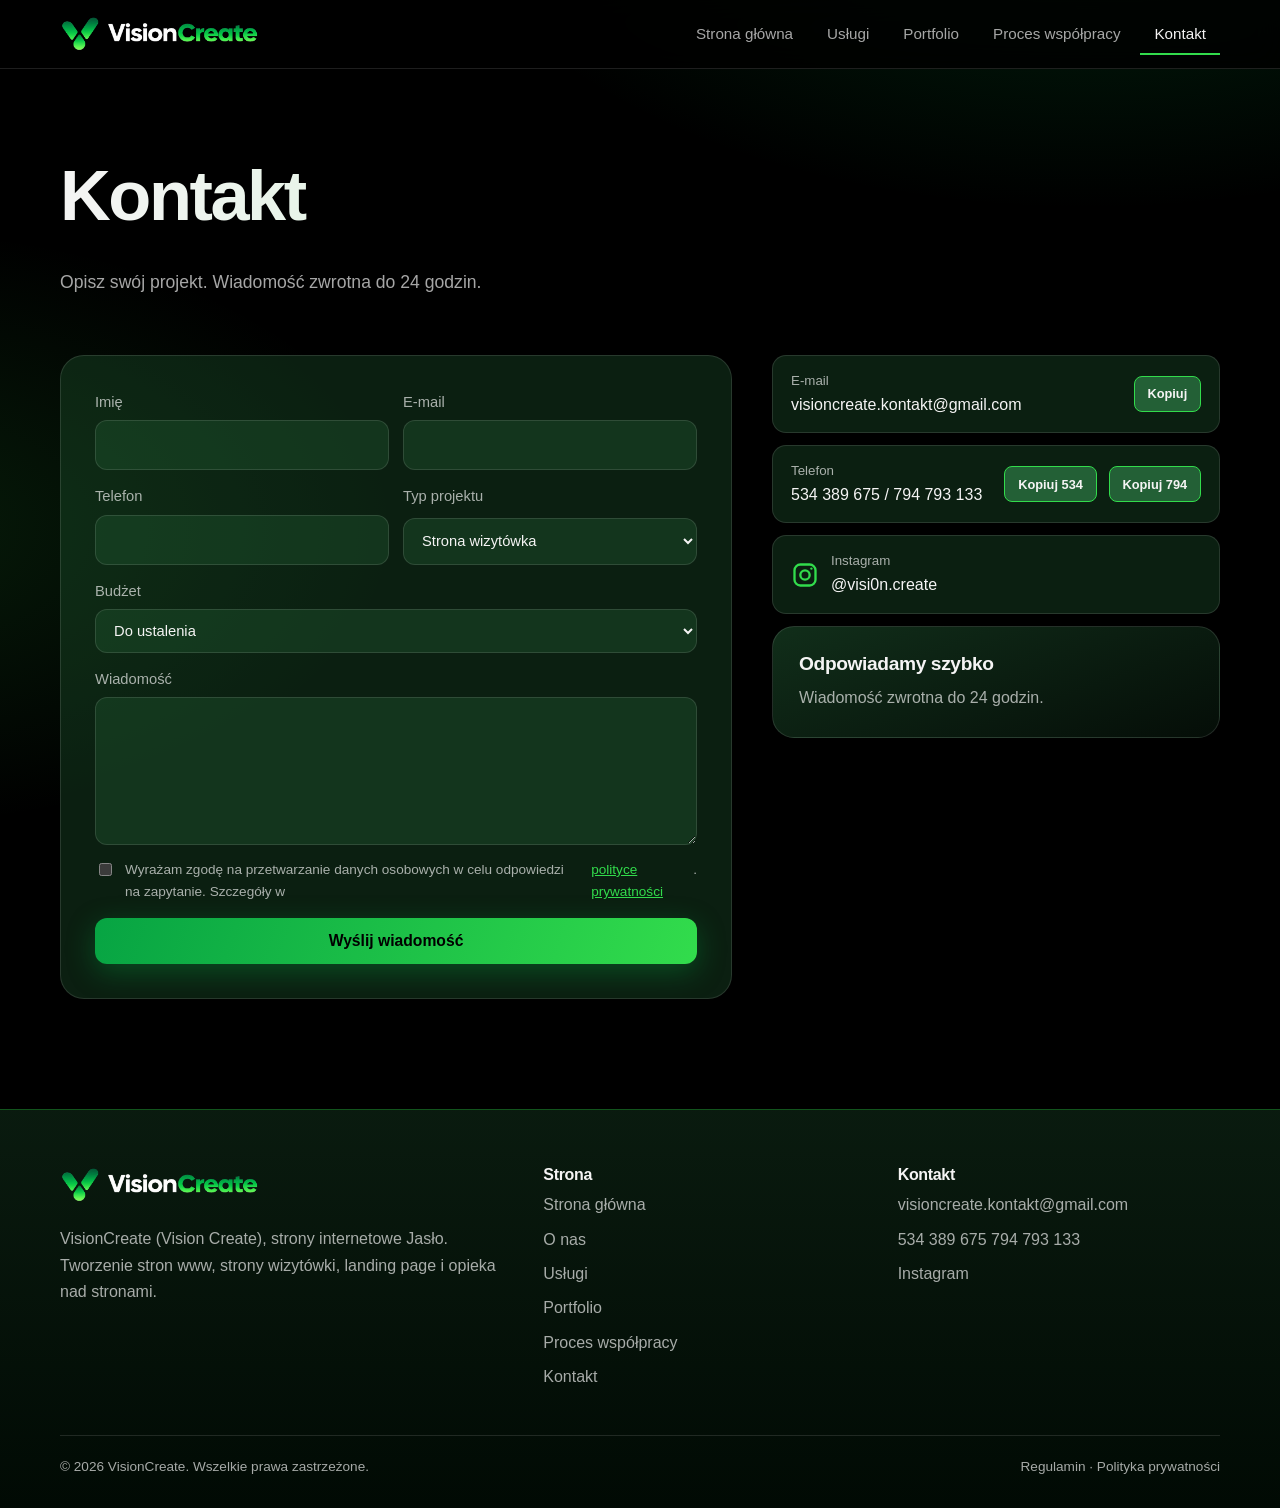
==== commit cae9980c: "Update kontakt.html" ====
--- a/kontakt.html
+++ b/kontakt.html
@@ -77,7 +77,7 @@
   <div class="fg">
     <div><a href="strona-glowna" class="logo"><img src="logo.png" alt="VisionCreate" decoding="async"></a><p style="margin-top:14px">VisionCreate (Vision Create), strony internetowe Jasło. Tworzenie stron www, strony wizytówki, landing page i opieka nad stronami.</p></div>
     <div><h3>Strona</h3><ul><li><a href="strona-glowna">Strona główna</a></li><li><a href="strona-glowna#o-nas">O nas</a></li><li><a href="uslugi">Usługi</a></li><li><a href="portfolio">Portfolio</a></li><li><a href="proces-wspolpracy">Proces współpracy</a></li><li><a href="kontakt">Kontakt</a></li></ul></div>
-    <div><h3>Kontakt</h3><ul><li><a href="mailto:visioncreate.kontakt@gmail.com">visioncreate.kontakt@gmail.com</a></li><li><a href="tel:+48534389675">534 389 675</a> / <a href="tel:+48794793133">794 793 133</a></li><li><a href="https://www.instagram.com/visi0n.create/" target="_blank" rel="noopener">Instagram</a></li></ul></div>
+    <div><h3>Kontakt</h3><ul><li><a href="mailto:visioncreate.kontakt@gmail.com">visioncreate.kontakt@gmail.com</a></li><li><a href="tel:+48534389675">534 389 675</a> <a href="tel:+48794793133">794 793 133</a></li><li><a href="https://www.instagram.com/visi0n.create/" target="_blank" rel="noopener">Instagram</a></li></ul></div>
     
   </div>
   <div class="legal"><span>© 2026 VisionCreate. Wszelkie prawa zastrzeżone.</span><span><a href="regulamin">Regulamin</a> · <a href="polityka-prywatnosci">Polityka prywatności</a></span></div>
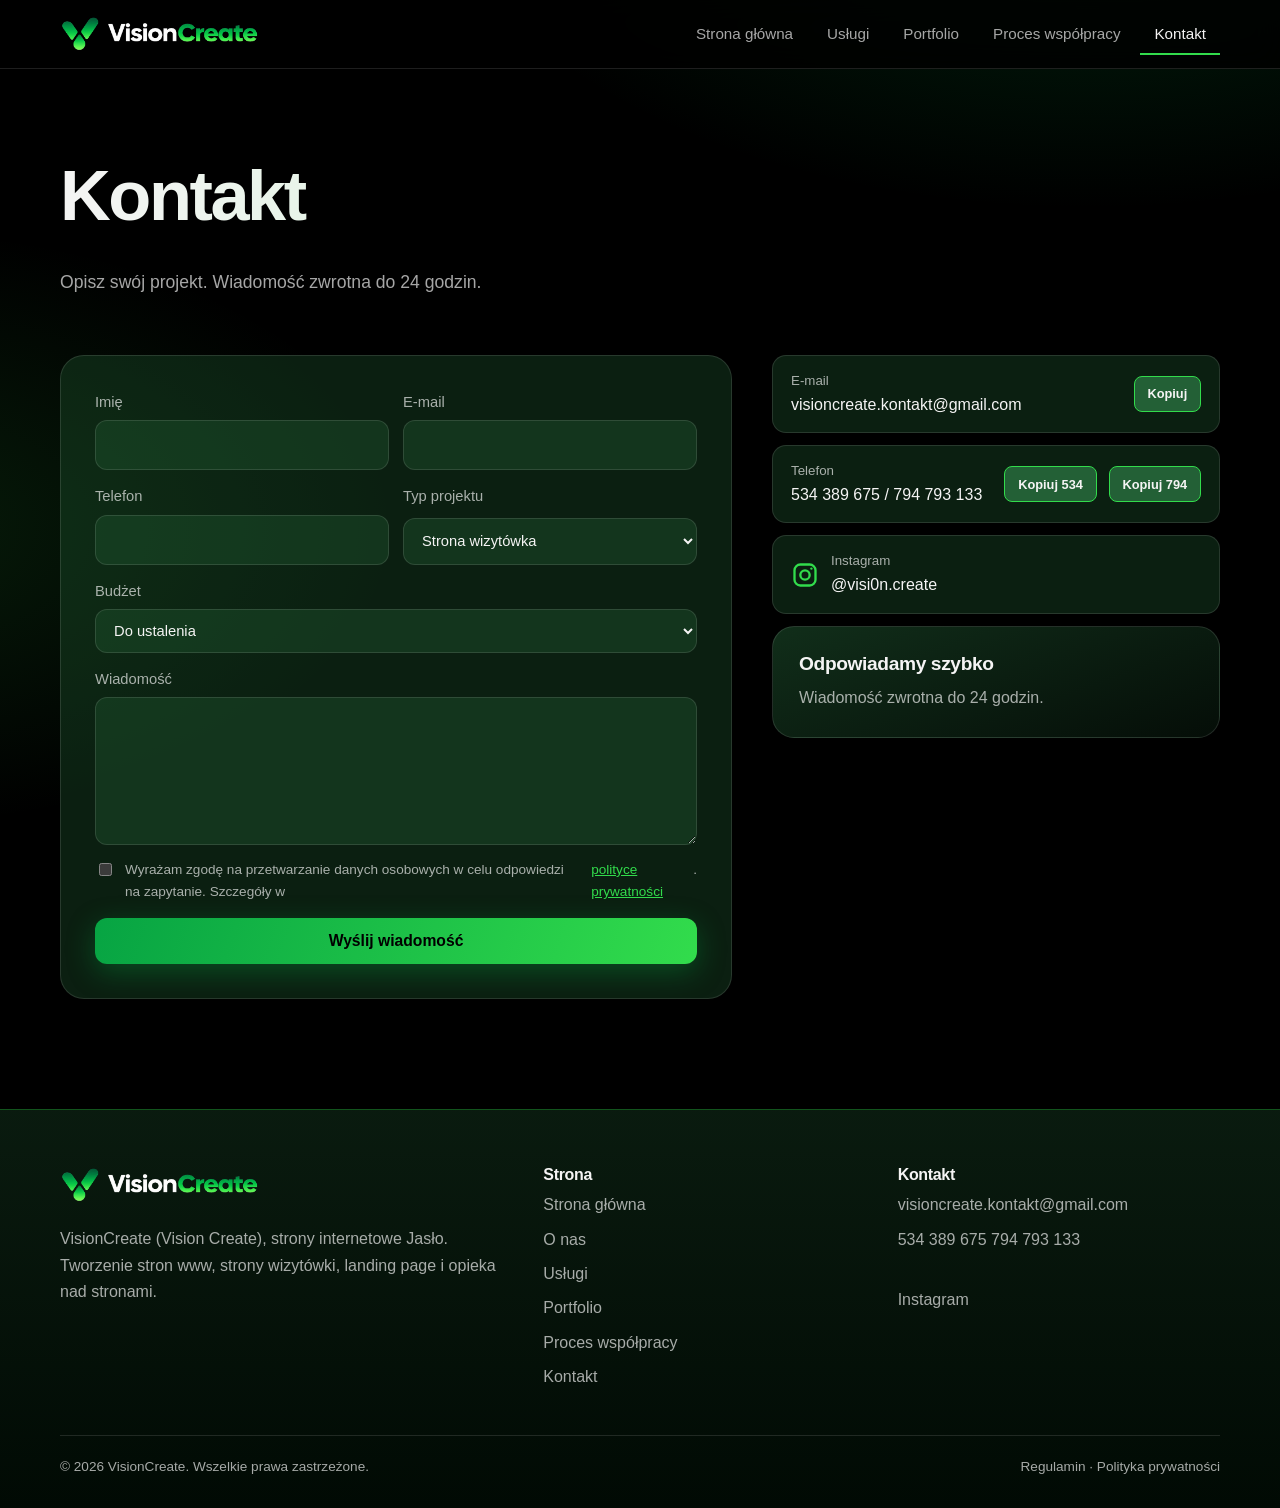
==== commit 593d66fe: "Update kontakt.html" ====
--- a/kontakt.html
+++ b/kontakt.html
@@ -77,7 +77,7 @@
   <div class="fg">
     <div><a href="strona-glowna" class="logo"><img src="logo.png" alt="VisionCreate" decoding="async"></a><p style="margin-top:14px">VisionCreate (Vision Create), strony internetowe Jasło. Tworzenie stron www, strony wizytówki, landing page i opieka nad stronami.</p></div>
     <div><h3>Strona</h3><ul><li><a href="strona-glowna">Strona główna</a></li><li><a href="strona-glowna#o-nas">O nas</a></li><li><a href="uslugi">Usługi</a></li><li><a href="portfolio">Portfolio</a></li><li><a href="proces-wspolpracy">Proces współpracy</a></li><li><a href="kontakt">Kontakt</a></li></ul></div>
-    <div><h3>Kontakt</h3><ul><li><a href="mailto:visioncreate.kontakt@gmail.com">visioncreate.kontakt@gmail.com</a></li><li><a href="tel:+48534389675">534 389 675</a> <a href="tel:+48794793133">794 793 133</a></li><li><a href="https://www.instagram.com/visi0n.create/" target="_blank" rel="noopener">Instagram</a></li></ul></div>
+    <div><h3>Kontakt</h3><ul><li><a href="mailto:visioncreate.kontakt@gmail.com">visioncreate.kontakt@gmail.com</a></li><li><a href="tel:+48534389675">534 389 675</a> <a href="tel:+48794793133">794 793 133</a></li><br><li><a href="https://www.instagram.com/visi0n.create/" target="_blank" rel="noopener">Instagram</a></li></ul></div>
     
   </div>
   <div class="legal"><span>© 2026 VisionCreate. Wszelkie prawa zastrzeżone.</span><span><a href="regulamin">Regulamin</a> · <a href="polityka-prywatnosci">Polityka prywatności</a></span></div>
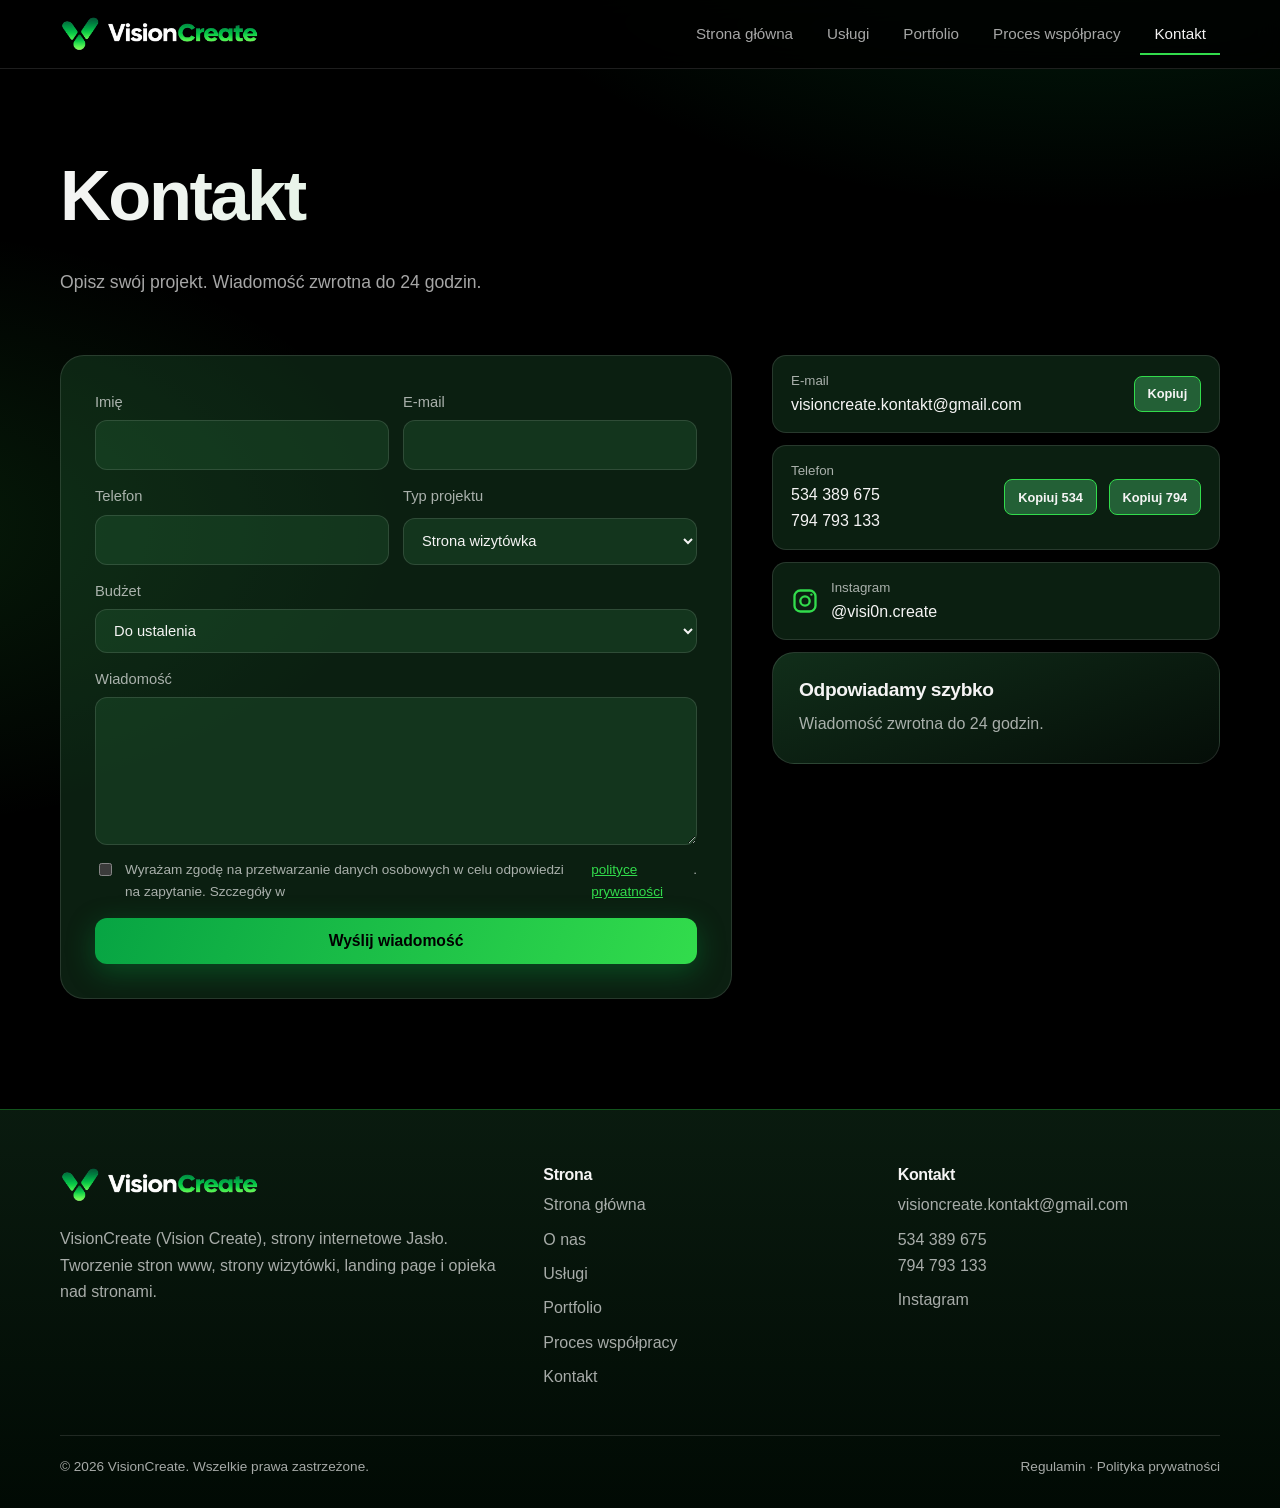
==== commit d232c34b: "Add files via upload" ====
--- a/kontakt.html
+++ b/kontakt.html
@@ -65,7 +65,7 @@
     </form>
     <div class="info">
       <div class="ir"><a href="mailto:visioncreate.kontakt@gmail.com"><small>E-mail</small>visioncreate.kontakt@gmail.com</a><button type="button" class="cb" data-copy="visioncreate.kontakt@gmail.com">Kopiuj</button></div>
-      <div class="ir"><span class="tel"><small>Telefon</small><a href="tel:+48534389675">534 389 675</a> / <a href="tel:+48794793133">794 793 133</a></span><button type="button" class="cb" data-copy="534 389 675" aria-label="Kopiuj numer 534 389 675">Kopiuj 534</button><button type="button" class="cb" data-copy="794 793 133" aria-label="Kopiuj numer 794 793 133">Kopiuj 794</button></div>
+      <div class="ir"><span class="tel"><small>Telefon</small><a href="tel:+48534389675">534 389 675</a><br><a href="tel:+48794793133">794 793 133</a></span><button type="button" class="cb" data-copy="534 389 675" aria-label="Kopiuj numer 534 389 675">Kopiuj 534</button><button type="button" class="cb" data-copy="794 793 133" aria-label="Kopiuj numer 794 793 133">Kopiuj 794</button></div>
       <div class="ir"><svg class="ig" viewBox="0 0 24 24" width="28" height="28" fill="none" stroke="currentColor" stroke-width="2" stroke-linecap="round" stroke-linejoin="round" aria-hidden="true"><rect x="3" y="3" width="18" height="18" rx="5"/><circle cx="12" cy="12" r="4"/><circle cx="17.5" cy="6.5" r="1" fill="currentColor" stroke="none"/></svg><a href="https://www.instagram.com/visi0n.create/" target="_blank" rel="noopener"><small>Instagram</small>@visi0n.create</a></div>
       <div class="card" style="margin-top:6px"><h3>Odpowiadamy szybko</h3><p>Wiadomość zwrotna do 24 godzin.</p></div>
     </div>
@@ -77,7 +77,7 @@
   <div class="fg">
     <div><a href="strona-glowna" class="logo"><img src="logo.png" alt="VisionCreate" decoding="async"></a><p style="margin-top:14px">VisionCreate (Vision Create), strony internetowe Jasło. Tworzenie stron www, strony wizytówki, landing page i opieka nad stronami.</p></div>
     <div><h3>Strona</h3><ul><li><a href="strona-glowna">Strona główna</a></li><li><a href="strona-glowna#o-nas">O nas</a></li><li><a href="uslugi">Usługi</a></li><li><a href="portfolio">Portfolio</a></li><li><a href="proces-wspolpracy">Proces współpracy</a></li><li><a href="kontakt">Kontakt</a></li></ul></div>
-    <div><h3>Kontakt</h3><ul><li><a href="mailto:visioncreate.kontakt@gmail.com">visioncreate.kontakt@gmail.com</a></li><li><a href="tel:+48534389675">534 389 675</a> <a href="tel:+48794793133">794 793 133</a></li><br><li><a href="https://www.instagram.com/visi0n.create/" target="_blank" rel="noopener">Instagram</a></li></ul></div>
+    <div><h3>Kontakt</h3><ul><li><a href="mailto:visioncreate.kontakt@gmail.com">visioncreate.kontakt@gmail.com</a></li><li><a href="tel:+48534389675">534 389 675</a><br><a href="tel:+48794793133">794 793 133</a></li><li><a href="https://www.instagram.com/visi0n.create/" target="_blank" rel="noopener">Instagram</a></li></ul></div>
     
   </div>
   <div class="legal"><span>© 2026 VisionCreate. Wszelkie prawa zastrzeżone.</span><span><a href="regulamin">Regulamin</a> · <a href="polityka-prywatnosci">Polityka prywatności</a></span></div>
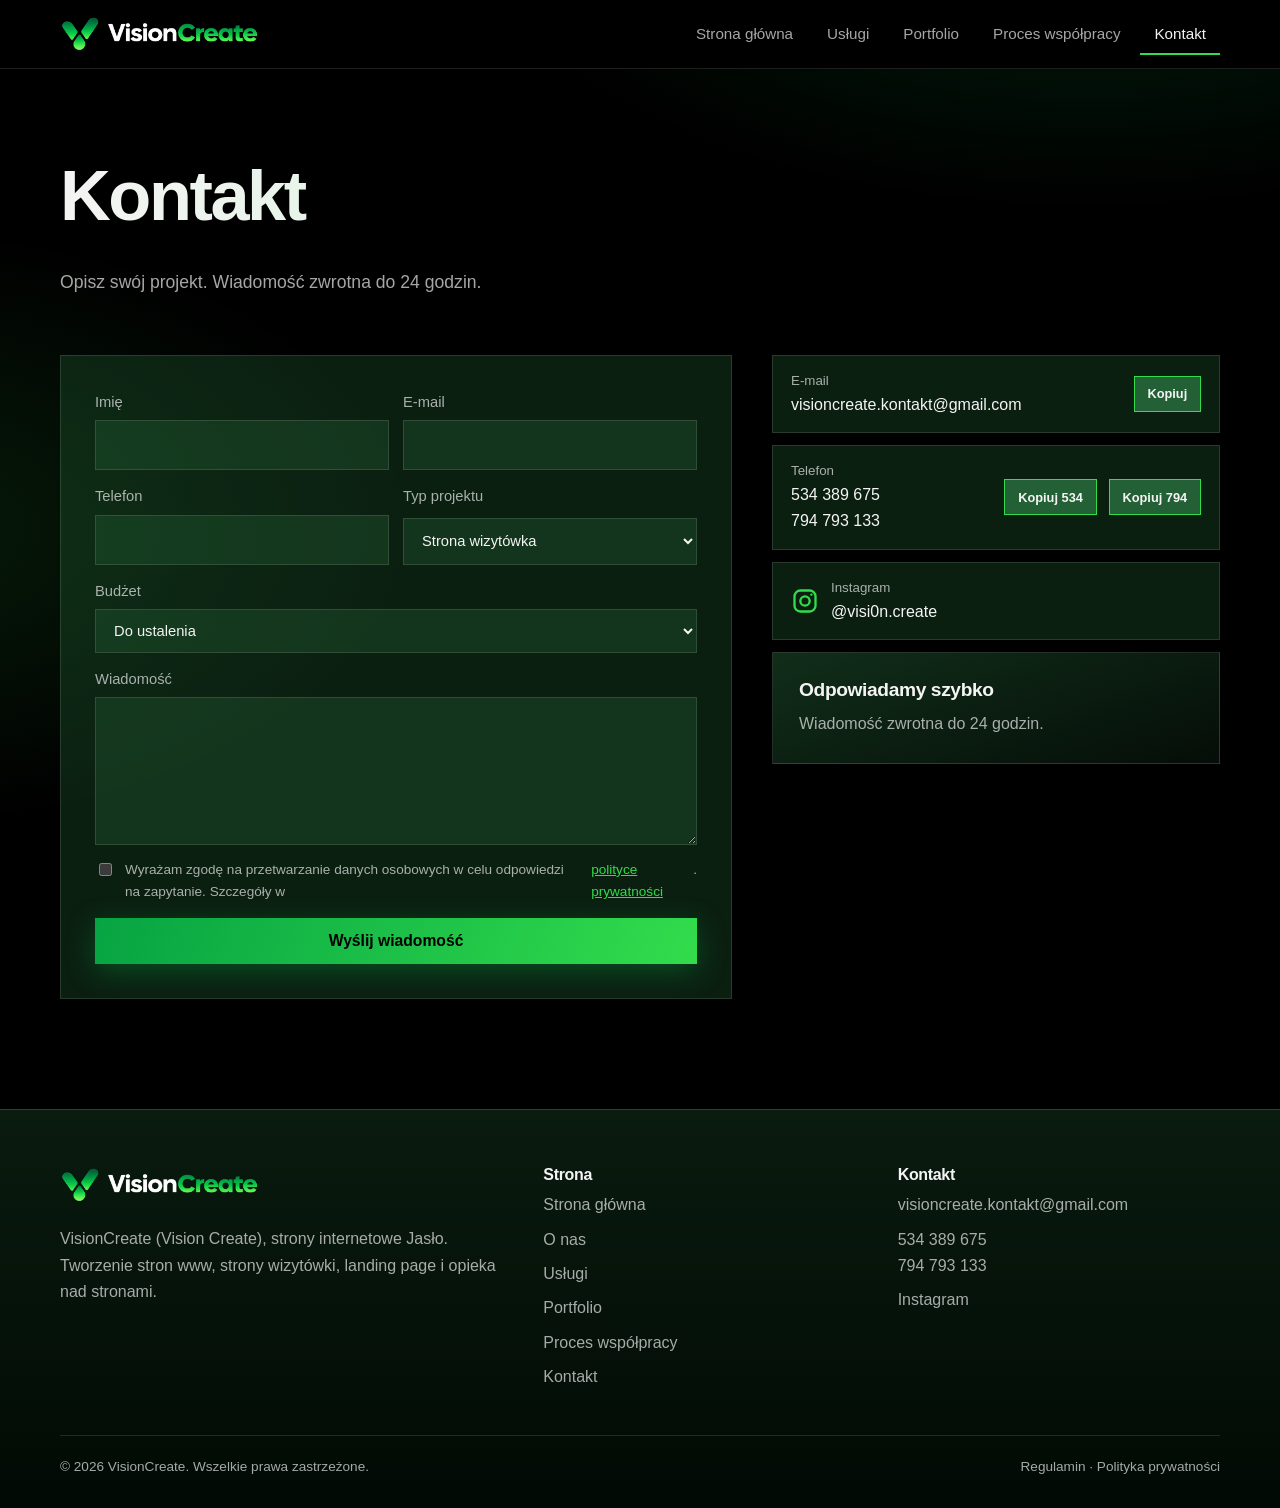
==== commit b40624dd: "Update kontakt.html" ====
--- a/kontakt.html
+++ b/kontakt.html
@@ -83,7 +83,7 @@
   <div class="legal"><span>© 2026 VisionCreate. Wszelkie prawa zastrzeżone.</span><span><a href="regulamin">Regulamin</a> · <a href="polityka-prywatnosci">Polityka prywatności</a></span></div>
 </div></footer>
 
-<script src="kontakt.js?v=3" defer></script>
+<script src="kontakt.js?v=4" defer></script>
 <script src="script.js?v=3" defer></script>
 </body>
 </html>
--- a/style.css
+++ b/style.css
@@ -17,7 +17,7 @@
 .grad{background:linear-gradient(100deg,var(--b),var(--p));-webkit-background-clip:text;background-clip:text;color:transparent}
 .logo-ph{display:inline-flex;align-items:center;justify-content:center;border:1.5px dashed var(--b);border-radius:10px;color:var(--b);font:600 .9rem var(--hf);padding:.35em .9em;white-space:nowrap}
 /* nav */
-header{position:sticky;top:env(safe-area-inset-top,0px);z-index:50;background:rgba(0,0,0,.82);backdrop-filter:blur(14px);border-bottom:1px solid var(--line)}
+header{position:sticky;top:env(safe-area-inset-top,0px);z-index:50;background:#000000;backdrop-filter:blur(14px);border-bottom:1px solid var(--line)}
 .nav{display:flex;align-items:center;justify-content:space-between;height:68px;gap:16px}
 nav ul{display:flex;gap:6px;list-style:none;margin:0;padding:0}
 nav a{display:block;padding:8px 14px;border-radius:0;text-decoration:none;font-size:.95rem;color:var(--mut);transition:.25s}
@@ -215,3 +215,6 @@
 .hero{min-height:0;padding:64px 0 72px}
 .hero::after{background:linear-gradient(180deg,rgba(0,0,0,.86) 0%,rgba(0,0,0,.72) 55%,rgba(0,0,0,.5) 100%),linear-gradient(0deg,#000 0%,transparent 20%)}
 }
+
+*, *::before, *::after { border-radius: 0 !important; }
+.zaokraglone { border-radius: 24px !important; }
